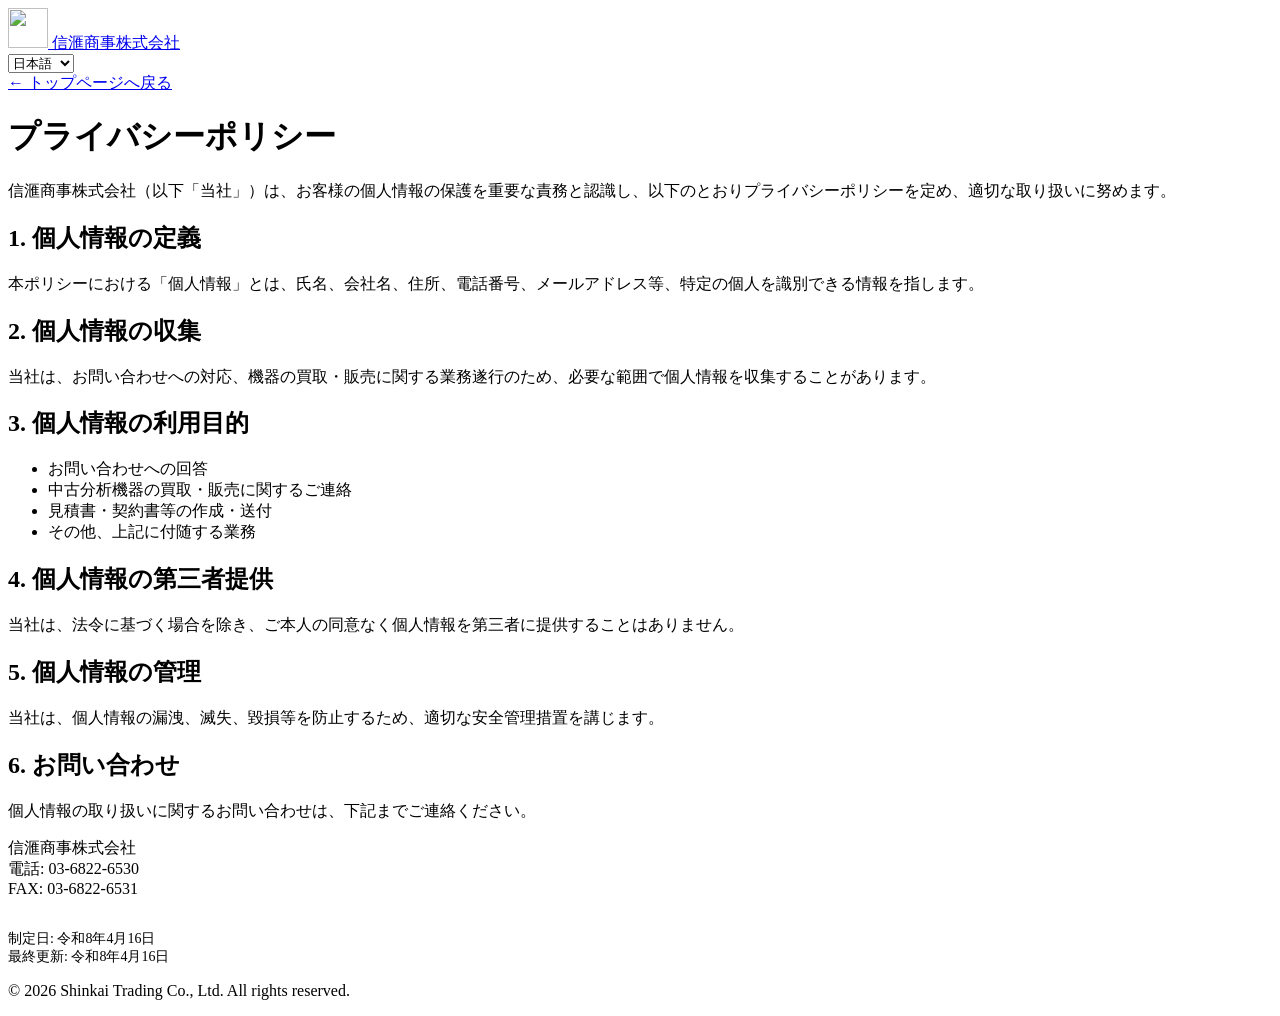
==== privacy.html @ ebe04412 "Add files via upload" ====
<!DOCTYPE html>
<html lang="ja">
<head>
  <meta charset="UTF-8">
  <meta name="viewport" content="width=device-width, initial-scale=1.0">
  <meta name="description" content="信滙商事株式会社 プライバシーポリシー">
  <title data-i18n="privacy.metaTitle">プライバシーポリシー | 信滙商事株式会社</title>
  <link rel="preconnect" href="https://fonts.googleapis.com">
  <link rel="preconnect" href="https://fonts.gstatic.com" crossorigin>
  <link href="https://fonts.googleapis.com/css2?family=Noto+Sans+JP:wght@400;500;600;700&display=swap" rel="stylesheet">
  <link rel="stylesheet" href="css/style.css">
  <link rel="icon" type="image/png" href="assets/shinkai-mark-06.png">
</head>
<body class="page-privacy">
  <header class="header" id="header">
    <div class="container header-inner">
      <a href="index.html" class="logo">
        <img src="assets/shinkai-mark-06.png" alt="" class="logo-mark-img" width="40" height="40" />
        <span class="logo-name" data-i18n="logo.header">信滙商事株式会社</span>
      </a>
      <div class="header-right">
        <div class="nav-lang">
          <select id="langSelect" class="lang-select" data-i18n-aria="lang.group" aria-label="言語切り替え">
            <option value="ja">日本語</option>
            <option value="en">English</option>
          </select>
        </div>
      </div>
    </div>
  </header>

  <div class="page-header">
    <div class="container">
      <a href="index.html" class="back-link" data-i18n="privacy.back">← トップページへ戻る</a>
      <h1 data-i18n="privacy.title">プライバシーポリシー</h1>
    </div>
  </div>

  <div class="container page-content">
    <p data-i18n="privacy.intro">信滙商事株式会社（以下「当社」）は、お客様の個人情報の保護を重要な責務と認識し、以下のとおりプライバシーポリシーを定め、適切な取り扱いに努めます。</p>

    <h2 data-i18n="privacy.h1">1. 個人情報の定義</h2>
    <p data-i18n="privacy.p1">本ポリシーにおける「個人情報」とは、氏名、会社名、住所、電話番号、メールアドレス等、特定の個人を識別できる情報を指します。</p>

    <h2 data-i18n="privacy.h2">2. 個人情報の収集</h2>
    <p data-i18n="privacy.p2">当社は、お問い合わせへの対応、機器の買取・販売に関する業務遂行のため、必要な範囲で個人情報を収集することがあります。</p>

    <h2 data-i18n="privacy.h3">3. 個人情報の利用目的</h2>
    <ul>
      <li data-i18n="privacy.l1">お問い合わせへの回答</li>
      <li data-i18n="privacy.l2">中古分析機器の買取・販売に関するご連絡</li>
      <li data-i18n="privacy.l3">見積書・契約書等の作成・送付</li>
      <li data-i18n="privacy.l4">その他、上記に付随する業務</li>
    </ul>

    <h2 data-i18n="privacy.h4">4. 個人情報の第三者提供</h2>
    <p data-i18n="privacy.p4">当社は、法令に基づく場合を除き、ご本人の同意なく個人情報を第三者に提供することはありません。</p>

    <h2 data-i18n="privacy.h5">5. 個人情報の管理</h2>
    <p data-i18n="privacy.p5">当社は、個人情報の漏洩、滅失、毀損等を防止するため、適切な安全管理措置を講じます。</p>

    <h2 data-i18n="privacy.h6">6. お問い合わせ</h2>
    <p data-i18n="privacy.p6">個人情報の取り扱いに関するお問い合わせは、下記までご連絡ください。</p>
    <p>
      <span data-i18n="logo.company">信滙商事株式会社</span><br>
      <span data-i18n="privacy.tel">電話</span>: 03-6822-6530<br>
      FAX: 03-6822-6531
    </p>

    <p style="margin-top: 32px; font-size: 14px;" data-i18n-html="privacy.dates">制定日: 令和8年4月16日<br>最終更新: 令和8年4月16日</p>
  </div>

  <footer class="footer">
    <div class="container footer-inner">
      <p class="footer-copy">&copy; 2026 Shinkai Trading Co., Ltd. All rights reserved.</p>
    </div>
  </footer>

  <script src="js/i18n.js"></script>
</body>
</html>
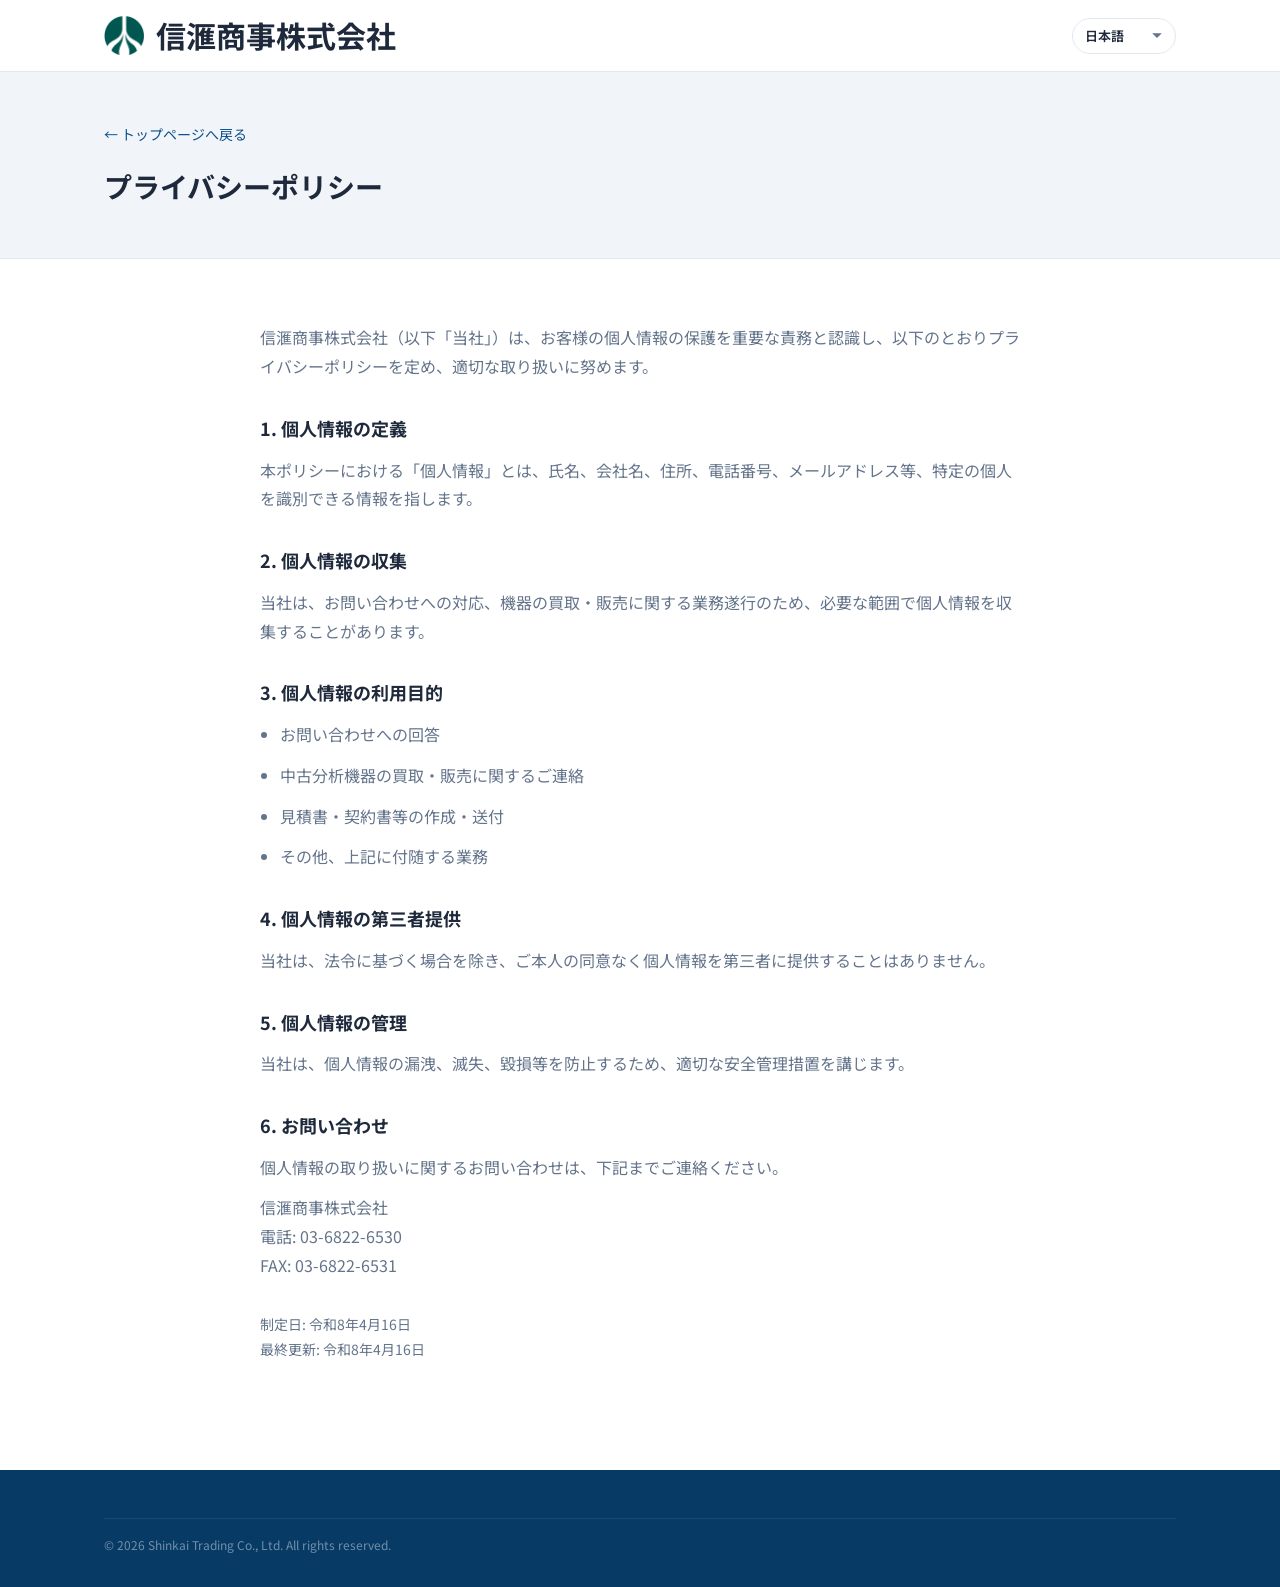
==== commit 4198196e: "Add files via upload" ====
--- a/privacy.html
+++ b/privacy.html
@@ -8,14 +8,14 @@
   <link rel="preconnect" href="https://fonts.googleapis.com">
   <link rel="preconnect" href="https://fonts.gstatic.com" crossorigin>
   <link href="https://fonts.googleapis.com/css2?family=Noto+Sans+JP:wght@400;500;600;700&display=swap" rel="stylesheet">
-  <link rel="stylesheet" href="css/style.css">
-  <link rel="icon" type="image/png" href="assets/shinkai-mark-06.png">
+  <link rel="stylesheet" href="style.css">
+  <link rel="icon" type="image/png" href="shinkai-mark-06.png">
 </head>
 <body class="page-privacy">
   <header class="header" id="header">
     <div class="container header-inner">
       <a href="index.html" class="logo">
-        <img src="assets/shinkai-mark-06.png" alt="" class="logo-mark-img" width="40" height="40" />
+        <img src="shinkai-mark-06.png" alt="" class="logo-mark-img" width="40" height="40" />
         <span class="logo-name" data-i18n="logo.header">信滙商事株式会社</span>
       </a>
       <div class="header-right">
@@ -76,6 +76,6 @@
     </div>
   </footer>
 
-  <script src="js/i18n.js"></script>
+  <script src="i18n.js"></script>
 </body>
 </html>
--- a/style.css
+++ b/style.css
@@ -0,0 +1,1124 @@
+/* ===== Reset & Base ===== */
+*, *::before, *::after {
+  box-sizing: border-box;
+  margin: 0;
+  padding: 0;
+}
+
+:root {
+  --color-primary: #0d4f8b;
+  --color-primary-dark: #083a66;
+  --color-primary-light: #1a6cb5;
+  --color-accent: #0891b2;
+  --color-text: #1e293b;
+  --color-text-muted: #64748b;
+  --color-bg: #ffffff;
+  --color-bg-alt: #f1f5f9;
+  --color-border: #e2e8f0;
+  --shadow-sm: 0 1px 3px rgba(0,0,0,.08);
+  --shadow-md: 0 4px 16px rgba(0,0,0,.1);
+  --shadow-lg: 0 8px 32px rgba(0,0,0,.12);
+  --radius: 8px;
+  --radius-lg: 12px;
+  --header-h: 72px;
+}
+
+html {
+  scroll-behavior: smooth;
+  scroll-padding-top: var(--header-h);
+}
+
+body {
+  font-family: 'Noto Sans JP', -apple-system, BlinkMacSystemFont, sans-serif;
+  font-size: 16px;
+  line-height: 1.7;
+  color: var(--color-text);
+  background: var(--color-bg);
+  -webkit-font-smoothing: antialiased;
+}
+
+a {
+  color: var(--color-primary);
+  text-decoration: none;
+  transition: color .2s;
+}
+
+a:hover {
+  color: var(--color-primary-light);
+}
+
+img {
+  max-width: 100%;
+  display: block;
+}
+
+.container {
+  max-width: 1120px;
+  margin: 0 auto;
+  padding: 0 24px;
+}
+
+/* ===== Header ===== */
+.header {
+  position: fixed;
+  top: 0;
+  left: 0;
+  right: 0;
+  height: var(--header-h);
+  background: rgba(255,255,255,.95);
+  backdrop-filter: blur(12px);
+  border-bottom: 1px solid var(--color-border);
+  z-index: 1000;
+}
+
+.header-inner {
+  display: flex;
+  align-items: center;
+  justify-content: space-between;
+  height: 100%;
+  gap: 16px;
+}
+
+.header-right {
+  display: flex;
+  align-items: center;
+  gap: 10px;
+  margin-left: auto;
+}
+
+.header-right .nav {
+  order: 1;
+}
+
+.header-right .nav-lang {
+  order: 2;
+}
+
+.header-right .nav-toggle {
+  order: 3;
+}
+
+.nav-lang {
+  display: flex;
+  align-items: center;
+  flex-shrink: 0;
+}
+
+.lang-select {
+  appearance: none;
+  -webkit-appearance: none;
+  min-width: 104px;
+  height: 36px;
+  padding: 0 32px 0 12px;
+  border: 1px solid var(--color-border);
+  border-radius: 999px;
+  background-color: var(--color-bg);
+  background-image: url("data:image/svg+xml,%3Csvg xmlns='http://www.w3.org/2000/svg' width='12' height='8' viewBox='0 0 12 8'%3E%3Cpath fill='%2364748b' d='M1.2 1.2L6 6l4.8-4.8'/%3E%3C/svg%3E");
+  background-repeat: no-repeat;
+  background-position: right 12px center;
+  background-size: 12px 8px;
+  color: var(--color-text);
+  font-family: inherit;
+  font-size: 13px;
+  font-weight: 600;
+  cursor: pointer;
+  transition: border-color .2s, box-shadow .2s;
+}
+
+.lang-select:hover,
+.lang-select:focus {
+  outline: none;
+  border-color: var(--color-primary);
+  box-shadow: 0 0 0 3px rgba(13,79,139,.12);
+}
+
+.logo {
+  display: flex;
+  align-items: center;
+  gap: 12px;
+  color: inherit;
+}
+
+.logo:hover {
+  color: inherit;
+}
+
+.logo-mark-img {
+  display: block;
+  width: 40px;
+  height: 40px;
+  object-fit: contain;
+  flex-shrink: 0;
+}
+
+.logo-mark-img--footer {
+  width: 40px;
+  height: 40px;
+}
+
+.logo-mark {
+  display: flex;
+  align-items: center;
+  justify-content: center;
+  width: 40px;
+  height: 40px;
+  background: var(--color-primary);
+  color: #fff;
+  font-weight: 700;
+  font-size: 18px;
+  border-radius: var(--radius);
+}
+
+.logo-text {
+  display: flex;
+  flex-direction: column;
+}
+
+.logo-name {
+  font-weight: 700;
+  font-size: 30px;
+  line-height: 1.3;
+}
+
+html[lang="en"] .logo-name {
+  font-size: 22px;
+  letter-spacing: 0.06em;
+}
+
+.logo-sub {
+  font-size: 10px;
+  color: var(--color-text-muted);
+  letter-spacing: .05em;
+}
+
+.nav ul {
+  display: flex;
+  align-items: center;
+  gap: 8px;
+  list-style: none;
+}
+
+.nav a {
+  display: block;
+  padding: 8px 14px;
+  font-size: 14px;
+  font-weight: 500;
+  color: var(--color-text);
+  border-radius: var(--radius);
+  transition: background .2s, color .2s;
+}
+
+.nav a:hover {
+  background: var(--color-bg-alt);
+  color: var(--color-primary);
+}
+
+.nav-cta {
+  background: var(--color-primary) !important;
+  color: #fff !important;
+}
+
+.nav-cta:hover {
+  background: var(--color-primary-dark) !important;
+  color: #fff !important;
+}
+
+.nav-toggle {
+  display: none;
+  flex-direction: column;
+  gap: 5px;
+  background: none;
+  border: none;
+  cursor: pointer;
+  padding: 8px;
+}
+
+.nav-toggle span {
+  display: block;
+  width: 24px;
+  height: 2px;
+  background: var(--color-text);
+  transition: transform .3s, opacity .3s;
+}
+
+/* ===== Hero ===== */
+.hero {
+  position: relative;
+  min-height: 560px;
+  display: flex;
+  align-items: center;
+  padding-top: var(--header-h);
+  overflow: hidden;
+}
+
+.hero-bg {
+  position: absolute;
+  inset: 0;
+  background:
+    linear-gradient(135deg, rgba(13,79,139,.92) 0%, rgba(8,58,102,.88) 50%, rgba(8,145,178,.75) 100%),
+    url("data:image/svg+xml,%3Csvg width='60' height='60' viewBox='0 0 60 60' xmlns='http://www.w3.org/2000/svg'%3E%3Cg fill='none' fill-rule='evenodd'%3E%3Cg fill='%23ffffff' fill-opacity='0.04'%3E%3Cpath d='M36 34v-4h-2v4h-4v2h4v4h2v-4h4v-2h-4zm0-30V0h-2v4h-4v2h4v4h2V6h4V4h-4zM6 34v-4H4v4H0v2h4v4h2v-4h4v-2H6zM6 4V0H4v4H0v2h4v4h2V6h4V4H6z'/%3E%3C/g%3E%3C/g%3E%3C/svg%3E");
+}
+
+.hero-content {
+  position: relative;
+  color: #fff;
+  padding: 80px 24px;
+}
+
+.hero-label {
+  display: inline-block;
+  font-size: 13px;
+  font-weight: 600;
+  letter-spacing: .12em;
+  text-transform: uppercase;
+  background: rgba(255,255,255,.15);
+  padding: 6px 16px;
+  border-radius: 20px;
+  margin-bottom: 24px;
+}
+
+.hero h1 {
+  font-size: clamp(32px, 5vw, 48px);
+  font-weight: 700;
+  line-height: 1.35;
+  margin-bottom: 24px;
+}
+
+.hero-desc {
+  font-size: 17px;
+  line-height: 1.8;
+  opacity: .92;
+  margin-bottom: 40px;
+  max-width: 640px;
+}
+
+.hero-actions {
+  display: flex;
+  gap: 16px;
+  flex-wrap: wrap;
+}
+
+/* ===== Buttons ===== */
+.btn {
+  display: inline-flex;
+  align-items: center;
+  justify-content: center;
+  padding: 14px 28px;
+  font-size: 15px;
+  font-weight: 600;
+  border-radius: var(--radius);
+  border: 2px solid transparent;
+  cursor: pointer;
+  transition: all .2s;
+  font-family: inherit;
+}
+
+.btn-primary {
+  background: #fff;
+  color: var(--color-primary);
+  border-color: #fff;
+}
+
+.btn-primary:hover {
+  background: var(--color-bg-alt);
+  color: var(--color-primary-dark);
+}
+
+.btn-outline {
+  background: transparent;
+  color: #fff;
+  border-color: rgba(255,255,255,.6);
+}
+
+.btn-outline:hover {
+  background: rgba(255,255,255,.1);
+  border-color: #fff;
+  color: #fff;
+}
+
+.btn-full {
+  width: 100%;
+}
+
+/* ===== Stats ===== */
+.stats {
+  background: var(--color-bg);
+  border-bottom: 1px solid var(--color-border);
+  margin-top: -1px;
+}
+
+.stats-grid {
+  display: grid;
+  grid-template-columns: repeat(3, 1fr);
+  gap: 1px;
+  background: var(--color-border);
+}
+
+.stat-item {
+  background: var(--color-bg);
+  text-align: center;
+  padding: 32px 16px;
+}
+
+.stat-num {
+  display: block;
+  font-size: 32px;
+  font-weight: 700;
+  color: var(--color-primary);
+  line-height: 1.2;
+}
+
+.stat-label {
+  display: block;
+  font-size: 13px;
+  color: var(--color-text-muted);
+  margin-top: 4px;
+}
+
+/* ===== Sections ===== */
+.section {
+  padding: 96px 0;
+}
+
+.section-alt {
+  background: var(--color-bg-alt);
+}
+
+.section-header {
+  margin-bottom: 48px;
+}
+
+.section-label {
+  display: block;
+  font-size: 12px;
+  font-weight: 700;
+  letter-spacing: .15em;
+  color: var(--color-accent);
+  margin-bottom: 8px;
+}
+
+.section-header h2 {
+  font-size: clamp(26px, 4vw, 34px);
+  font-weight: 700;
+  line-height: 1.3;
+}
+
+.section-desc {
+  margin-top: 12px;
+  color: var(--color-text-muted);
+  max-width: 560px;
+}
+
+/* ===== About ===== */
+.about-grid {
+  display: grid;
+  grid-template-columns: 1fr 1fr;
+  gap: 48px;
+  align-items: start;
+}
+
+.about-text .lead {
+  font-size: 17px;
+  font-weight: 500;
+  margin-bottom: 20px;
+  line-height: 1.8;
+}
+
+.about-text p {
+  color: var(--color-text-muted);
+}
+
+.about-features {
+  display: flex;
+  flex-direction: column;
+  gap: 16px;
+}
+
+.feature-card {
+  background: var(--color-bg);
+  border: 1px solid var(--color-border);
+  border-radius: var(--radius-lg);
+  padding: 24px;
+  box-shadow: var(--shadow-sm);
+}
+
+.feature-icon {
+  display: inline-flex;
+  align-items: center;
+  justify-content: center;
+  width: 32px;
+  height: 32px;
+  background: var(--color-primary);
+  color: #fff;
+  border-radius: 50%;
+  font-size: 14px;
+  font-weight: 700;
+  margin-bottom: 12px;
+}
+
+.feature-card h3 {
+  font-size: 16px;
+  font-weight: 600;
+  margin-bottom: 6px;
+}
+
+.feature-card p {
+  font-size: 14px;
+  color: var(--color-text-muted);
+  line-height: 1.6;
+}
+
+/* ===== Services ===== */
+.services-grid {
+  display: grid;
+  grid-template-columns: repeat(3, 1fr);
+  gap: 24px;
+}
+
+.service-card {
+  background: var(--color-bg);
+  border-radius: var(--radius-lg);
+  padding: 32px;
+  box-shadow: var(--shadow-sm);
+  border: 1px solid var(--color-border);
+  transition: box-shadow .2s, transform .2s;
+}
+
+.service-card:hover {
+  box-shadow: var(--shadow-md);
+  transform: translateY(-2px);
+}
+
+.service-num {
+  font-size: 36px;
+  font-weight: 700;
+  color: var(--color-primary);
+  opacity: .2;
+  line-height: 1;
+  margin-bottom: 16px;
+}
+
+.service-card h3 {
+  font-size: 18px;
+  font-weight: 700;
+  margin-bottom: 12px;
+}
+
+.service-card p {
+  font-size: 14px;
+  color: var(--color-text-muted);
+  margin-bottom: 16px;
+  line-height: 1.7;
+}
+
+.service-card ul {
+  list-style: none;
+  font-size: 13px;
+  color: var(--color-text);
+}
+
+.service-card li {
+  padding: 6px 0;
+  padding-left: 16px;
+  position: relative;
+}
+
+.service-card li::before {
+  content: '·';
+  position: absolute;
+  left: 0;
+  color: var(--color-accent);
+  font-weight: 700;
+}
+
+/* ===== Brands ===== */
+.brands-grid {
+  display: grid;
+  grid-template-columns: repeat(3, 1fr);
+  gap: 20px;
+}
+
+.brand-card {
+  background: var(--color-bg);
+  border: 1px solid var(--color-border);
+  border-radius: var(--radius-lg);
+  padding: 28px;
+  text-align: center;
+  transition: border-color .2s, box-shadow .2s;
+}
+
+.brand-card:hover {
+  border-color: var(--color-primary-light);
+  box-shadow: var(--shadow-md);
+}
+
+.brand-card h3 {
+  font-size: 20px;
+  font-weight: 700;
+  color: var(--color-primary);
+  margin-bottom: 4px;
+}
+
+.brand-ja {
+  font-size: 14px;
+  color: var(--color-text-muted);
+  margin-bottom: 12px;
+}
+
+.brand-card p:last-child {
+  font-size: 13px;
+  color: var(--color-text-muted);
+}
+
+/* ===== Flow ===== */
+.flow-steps {
+  display: flex;
+  align-items: flex-start;
+  gap: 8px;
+}
+
+.flow-step {
+  flex: 1;
+  background: var(--color-bg);
+  border-radius: var(--radius-lg);
+  padding: 28px 20px;
+  text-align: center;
+  border: 1px solid var(--color-border);
+}
+
+.flow-num {
+  display: inline-flex;
+  align-items: center;
+  justify-content: center;
+  width: 40px;
+  height: 40px;
+  background: var(--color-primary);
+  color: #fff;
+  font-weight: 700;
+  font-size: 18px;
+  border-radius: 50%;
+  margin-bottom: 16px;
+}
+
+.flow-step h3 {
+  font-size: 15px;
+  font-weight: 700;
+  margin-bottom: 8px;
+}
+
+.flow-step p {
+  font-size: 13px;
+  color: var(--color-text-muted);
+  line-height: 1.6;
+}
+
+.flow-arrow {
+  flex-shrink: 0;
+  align-self: center;
+  color: var(--color-accent);
+  font-size: 20px;
+  font-weight: 700;
+  padding-top: 20px;
+}
+
+.flow-notes {
+  margin-top: 40px;
+  padding: 24px 28px;
+  background: var(--color-bg);
+  border: 1px solid var(--color-border);
+  border-radius: var(--radius-lg);
+}
+
+.flow-notes h3 {
+  font-size: 15px;
+  font-weight: 700;
+  margin-bottom: 12px;
+  color: var(--color-text);
+}
+
+.flow-notes ul {
+  list-style: none;
+  display: grid;
+  gap: 8px;
+}
+
+.flow-notes li {
+  position: relative;
+  padding-left: 1em;
+  font-size: 13px;
+  line-height: 1.7;
+  color: var(--color-text-muted);
+}
+
+.flow-notes li::before {
+  content: "・";
+  position: absolute;
+  left: 0;
+}
+
+/* ===== Company Table ===== */
+.company-table-wrap {
+  background: var(--color-bg);
+  border: 1px solid var(--color-border);
+  border-radius: var(--radius-lg);
+  overflow: hidden;
+  box-shadow: var(--shadow-sm);
+}
+
+.company-table {
+  width: 100%;
+  border-collapse: collapse;
+}
+
+.company-table th,
+.company-table td {
+  padding: 18px 24px;
+  text-align: left;
+  border-bottom: 1px solid var(--color-border);
+  vertical-align: top;
+}
+
+.company-table tr:last-child th,
+.company-table tr:last-child td {
+  border-bottom: none;
+}
+
+.company-table th {
+  width: 160px;
+  background: var(--color-bg-alt);
+  font-weight: 600;
+  font-size: 14px;
+  white-space: nowrap;
+}
+
+.company-table td {
+  font-size: 15px;
+  line-height: 1.7;
+}
+
+.company-table .en {
+  font-size: 13px;
+  color: var(--color-text-muted);
+}
+
+.company-note {
+  margin-top: 16px;
+  font-size: 13px;
+  color: var(--color-text-muted);
+}
+
+/* ===== Contact ===== */
+.section-contact {
+  background: linear-gradient(180deg, var(--color-bg-alt) 0%, var(--color-bg) 100%);
+}
+
+.contact-grid {
+  display: grid;
+  grid-template-columns: 1fr 1.2fr;
+  gap: 48px;
+  align-items: start;
+}
+
+.contact-details {
+  display: flex;
+  flex-direction: column;
+  gap: 24px;
+  margin-top: 32px;
+}
+
+.contact-item {
+  display: flex;
+  flex-direction: column;
+  gap: 4px;
+}
+
+.contact-label {
+  font-size: 11px;
+  font-weight: 700;
+  letter-spacing: .1em;
+  color: var(--color-accent);
+}
+
+.contact-item a {
+  font-size: 20px;
+  font-weight: 600;
+}
+
+.contact-sub {
+  font-size: 13px;
+  color: var(--color-text-muted);
+}
+
+.contact-form {
+  background: var(--color-bg);
+  border: 1px solid var(--color-border);
+  border-radius: var(--radius-lg);
+  padding: 32px;
+  box-shadow: var(--shadow-md);
+}
+
+.form-group {
+  margin-bottom: 20px;
+}
+
+.form-group label {
+  display: block;
+  font-size: 14px;
+  font-weight: 600;
+  margin-bottom: 8px;
+}
+
+.required {
+  font-size: 11px;
+  font-weight: 600;
+  color: #dc2626;
+  margin-left: 6px;
+}
+
+.form-group input,
+.form-group select,
+.form-group textarea {
+  width: 100%;
+  padding: 12px 14px;
+  font-size: 15px;
+  font-family: inherit;
+  border: 1px solid var(--color-border);
+  border-radius: var(--radius);
+  background: var(--color-bg);
+  color: var(--color-text);
+  transition: border-color .2s, box-shadow .2s;
+}
+
+.form-group input:focus,
+.form-group select:focus,
+.form-group textarea:focus {
+  outline: none;
+  border-color: var(--color-primary);
+  box-shadow: 0 0 0 3px rgba(13,79,139,.12);
+}
+
+.form-group textarea {
+  resize: vertical;
+  min-height: 120px;
+}
+
+.file-upload {
+  display: flex;
+  align-items: center;
+  flex-wrap: wrap;
+  gap: 12px;
+}
+
+.file-upload-input {
+  position: absolute;
+  width: 1px;
+  height: 1px;
+  padding: 0;
+  margin: -1px;
+  overflow: hidden;
+  clip: rect(0, 0, 0, 0);
+  white-space: nowrap;
+  border: 0;
+}
+
+.file-upload-btn {
+  display: inline-flex;
+  align-items: center;
+  justify-content: center;
+  min-height: 42px;
+  padding: 8px 16px;
+  border: 1px solid var(--color-border);
+  border-radius: var(--radius);
+  background: var(--color-bg-alt);
+  color: var(--color-text);
+  font-size: 14px;
+  font-weight: 500;
+  cursor: pointer;
+  transition: border-color .2s, background .2s;
+}
+
+.file-upload-btn:hover {
+  border-color: var(--color-primary);
+  background: #fff;
+}
+
+.file-upload-input:focus + .file-upload-btn {
+  outline: none;
+  border-color: var(--color-primary);
+  box-shadow: 0 0 0 3px rgba(13,79,139,.12);
+}
+
+.file-upload-name {
+  flex: 1;
+  min-width: 140px;
+  font-size: 13px;
+  color: var(--color-text-muted);
+  line-height: 1.5;
+  word-break: break-all;
+}
+
+.file-upload-name.has-files {
+  color: var(--color-primary);
+  font-weight: 500;
+}
+
+.file-hint {
+  margin-top: 8px;
+  font-size: 12px;
+  color: var(--color-text-muted);
+  line-height: 1.5;
+}
+
+.contact-form .btn-primary {
+  background: var(--color-primary);
+  color: #fff;
+  border-color: var(--color-primary);
+}
+
+.contact-form .btn-primary:hover {
+  background: var(--color-primary-dark);
+  border-color: var(--color-primary-dark);
+  color: #fff;
+}
+
+.form-note {
+  margin-top: 12px;
+  font-size: 12px;
+  color: var(--color-text-muted);
+  text-align: center;
+}
+
+.form-honey {
+  position: absolute;
+  left: -9999px;
+  width: 1px;
+  height: 1px;
+  opacity: 0;
+  pointer-events: none;
+}
+
+.form-status {
+  margin-bottom: 16px;
+  padding: 14px 16px;
+  border-radius: var(--radius);
+  font-size: 14px;
+  line-height: 1.6;
+}
+
+.form-status--success {
+  background: #ecfdf5;
+  color: #065f46;
+  border: 1px solid #a7f3d0;
+}
+
+.form-status--error {
+  background: #fef2f2;
+  color: #991b1b;
+  border: 1px solid #fecaca;
+}
+
+.contact-form .btn-primary:disabled {
+  opacity: .65;
+  cursor: not-allowed;
+}
+
+/* ===== Footer ===== */
+.footer {
+  background: var(--color-primary-dark);
+  color: rgba(255,255,255,.85);
+  padding: 48px 0 32px;
+}
+
+.footer-inner {
+  display: flex;
+  flex-direction: column;
+  gap: 24px;
+}
+
+.footer-brand {
+  display: flex;
+  align-items: center;
+  gap: 12px;
+}
+
+.footer-name {
+  font-weight: 700;
+  font-size: 15px;
+  color: #fff;
+}
+
+.footer-sub {
+  font-size: 11px;
+  opacity: .7;
+}
+
+html[lang="en"] .footer-sub {
+  display: none;
+}
+
+.footer-links {
+  display: flex;
+  flex-wrap: wrap;
+  gap: 8px 24px;
+}
+
+.footer-links a {
+  color: rgba(255,255,255,.75);
+  font-size: 14px;
+}
+
+.footer-links a:hover {
+  color: #fff;
+}
+
+.footer-copy {
+  font-size: 12px;
+  opacity: .5;
+  padding-top: 16px;
+  border-top: 1px solid rgba(255,255,255,.15);
+}
+
+/* ===== Privacy Page ===== */
+.page-header {
+  padding-top: calc(var(--header-h) + 48px);
+  padding-bottom: 48px;
+  background: var(--color-bg-alt);
+  border-bottom: 1px solid var(--color-border);
+}
+
+.page-header h1 {
+  font-size: 28px;
+  font-weight: 700;
+}
+
+.page-content {
+  padding: 64px 0 96px;
+  max-width: 760px;
+}
+
+.page-content h2 {
+  font-size: 18px;
+  font-weight: 700;
+  margin: 32px 0 12px;
+}
+
+.page-content p,
+.page-content li {
+  color: var(--color-text-muted);
+  line-height: 1.8;
+  margin-bottom: 12px;
+}
+
+.page-content ul {
+  padding-left: 20px;
+  margin-bottom: 16px;
+}
+
+.back-link {
+  display: inline-flex;
+  align-items: center;
+  gap: 6px;
+  font-size: 14px;
+  margin-bottom: 16px;
+}
+
+/* ===== Responsive ===== */
+@media (max-width: 960px) {
+  .about-grid,
+  .contact-grid {
+    grid-template-columns: 1fr;
+  }
+
+  .services-grid,
+  .brands-grid {
+    grid-template-columns: repeat(2, 1fr);
+  }
+
+  .flow-steps {
+    flex-direction: column;
+  }
+
+  .flow-arrow {
+    transform: rotate(90deg);
+    padding: 0;
+  }
+}
+
+@media (max-width: 768px) {
+  .logo-name {
+    font-size: 18px;
+  }
+
+  .nav-toggle {
+    display: flex;
+  }
+
+  .nav {
+    position: fixed;
+    top: var(--header-h);
+    left: 0;
+    right: 0;
+    background: var(--color-bg);
+    border-bottom: 1px solid var(--color-border);
+    padding: 16px 24px;
+    transform: translateY(-110%);
+    opacity: 0;
+    pointer-events: none;
+    transition: transform .3s, opacity .3s;
+    box-shadow: var(--shadow-md);
+  }
+
+  .nav.open {
+    transform: translateY(0);
+    opacity: 1;
+    pointer-events: auto;
+  }
+
+  .nav ul {
+    flex-direction: column;
+    align-items: stretch;
+  }
+
+  .nav a {
+    padding: 12px 16px;
+  }
+
+  .stats-grid {
+    grid-template-columns: repeat(2, 1fr);
+  }
+
+  .services-grid,
+  .brands-grid {
+    grid-template-columns: 1fr;
+  }
+
+  .company-table th {
+    width: 100px;
+    font-size: 13px;
+  }
+
+  .company-table th,
+  .company-table td {
+    padding: 14px 16px;
+    display: block;
+    width: 100%;
+  }
+
+  .company-table tr {
+    display: block;
+    border-bottom: 1px solid var(--color-border);
+  }
+
+  .company-table tr:last-child {
+    border-bottom: none;
+  }
+
+  .company-table th {
+    border-bottom: none;
+    padding-bottom: 4px;
+  }
+
+  .section {
+    padding: 64px 0;
+  }
+}
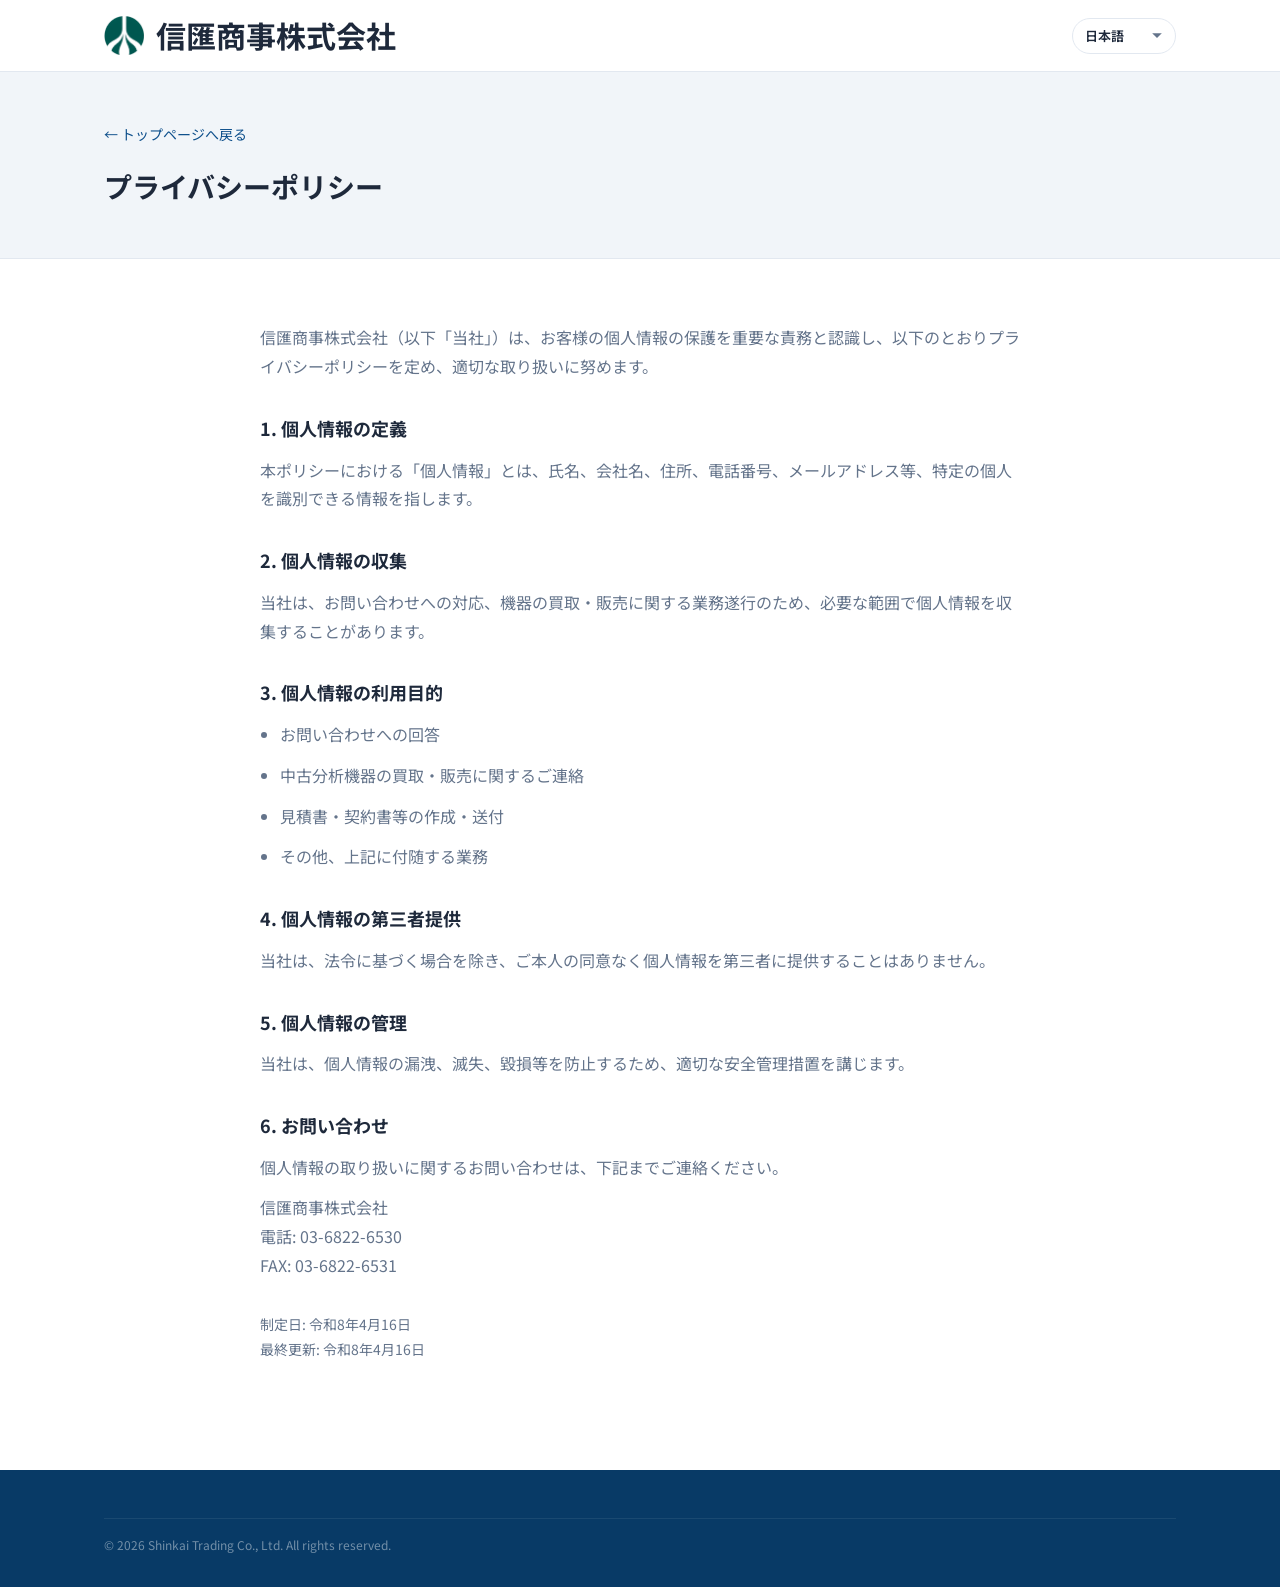
==== commit 7b57a81e: "Add files via upload" ====
--- a/privacy.html
+++ b/privacy.html
@@ -3,12 +3,12 @@
 <head>
   <meta charset="UTF-8">
   <meta name="viewport" content="width=device-width, initial-scale=1.0">
-  <meta name="description" content="信滙商事株式会社 プライバシーポリシー">
-  <title data-i18n="privacy.metaTitle">プライバシーポリシー | 信滙商事株式会社</title>
+  <meta name="description" content="信匯商事株式会社 プライバシーポリシー">
+  <title data-i18n="privacy.metaTitle">プライバシーポリシー | 信匯商事株式会社</title>
   <link rel="preconnect" href="https://fonts.googleapis.com">
   <link rel="preconnect" href="https://fonts.gstatic.com" crossorigin>
   <link href="https://fonts.googleapis.com/css2?family=Noto+Sans+JP:wght@400;500;600;700&display=swap" rel="stylesheet">
-  <link rel="stylesheet" href="style.css">
+  <link rel="stylesheet" href="style.css?v=20260727a">
   <link rel="icon" type="image/png" href="shinkai-mark-06.png">
 </head>
 <body class="page-privacy">
@@ -16,7 +16,7 @@
     <div class="container header-inner">
       <a href="index.html" class="logo">
         <img src="shinkai-mark-06.png" alt="" class="logo-mark-img" width="40" height="40" />
-        <span class="logo-name" data-i18n="logo.header">信滙商事株式会社</span>
+        <span class="logo-name" data-i18n="logo.header">信匯商事株式会社</span>
       </a>
       <div class="header-right">
         <div class="nav-lang">
@@ -37,7 +37,7 @@
   </div>
 
   <div class="container page-content">
-    <p data-i18n="privacy.intro">信滙商事株式会社（以下「当社」）は、お客様の個人情報の保護を重要な責務と認識し、以下のとおりプライバシーポリシーを定め、適切な取り扱いに努めます。</p>
+    <p data-i18n="privacy.intro">信匯商事株式会社（以下「当社」）は、お客様の個人情報の保護を重要な責務と認識し、以下のとおりプライバシーポリシーを定め、適切な取り扱いに努めます。</p>
 
     <h2 data-i18n="privacy.h1">1. 個人情報の定義</h2>
     <p data-i18n="privacy.p1">本ポリシーにおける「個人情報」とは、氏名、会社名、住所、電話番号、メールアドレス等、特定の個人を識別できる情報を指します。</p>
@@ -62,7 +62,7 @@
     <h2 data-i18n="privacy.h6">6. お問い合わせ</h2>
     <p data-i18n="privacy.p6">個人情報の取り扱いに関するお問い合わせは、下記までご連絡ください。</p>
     <p>
-      <span data-i18n="logo.company">信滙商事株式会社</span><br>
+      <span data-i18n="logo.company">信匯商事株式会社</span><br>
       <span data-i18n="privacy.tel">電話</span>: 03-6822-6530<br>
       FAX: 03-6822-6531
     </p>
@@ -76,6 +76,6 @@
     </div>
   </footer>
 
-  <script src="i18n.js"></script>
+  <script src="i18n.js?v=20260727a"></script>
 </body>
 </html>
--- a/style.css
+++ b/style.css
@@ -905,6 +905,15 @@
   line-height: 1.6;
 }
 
+.honey {
+  position: absolute;
+  left: -9999px;
+  width: 1px;
+  height: 1px;
+  opacity: 0;
+  pointer-events: none;
+}
+
 .form-status--success {
   background: #ecfdf5;
   color: #065f46;
